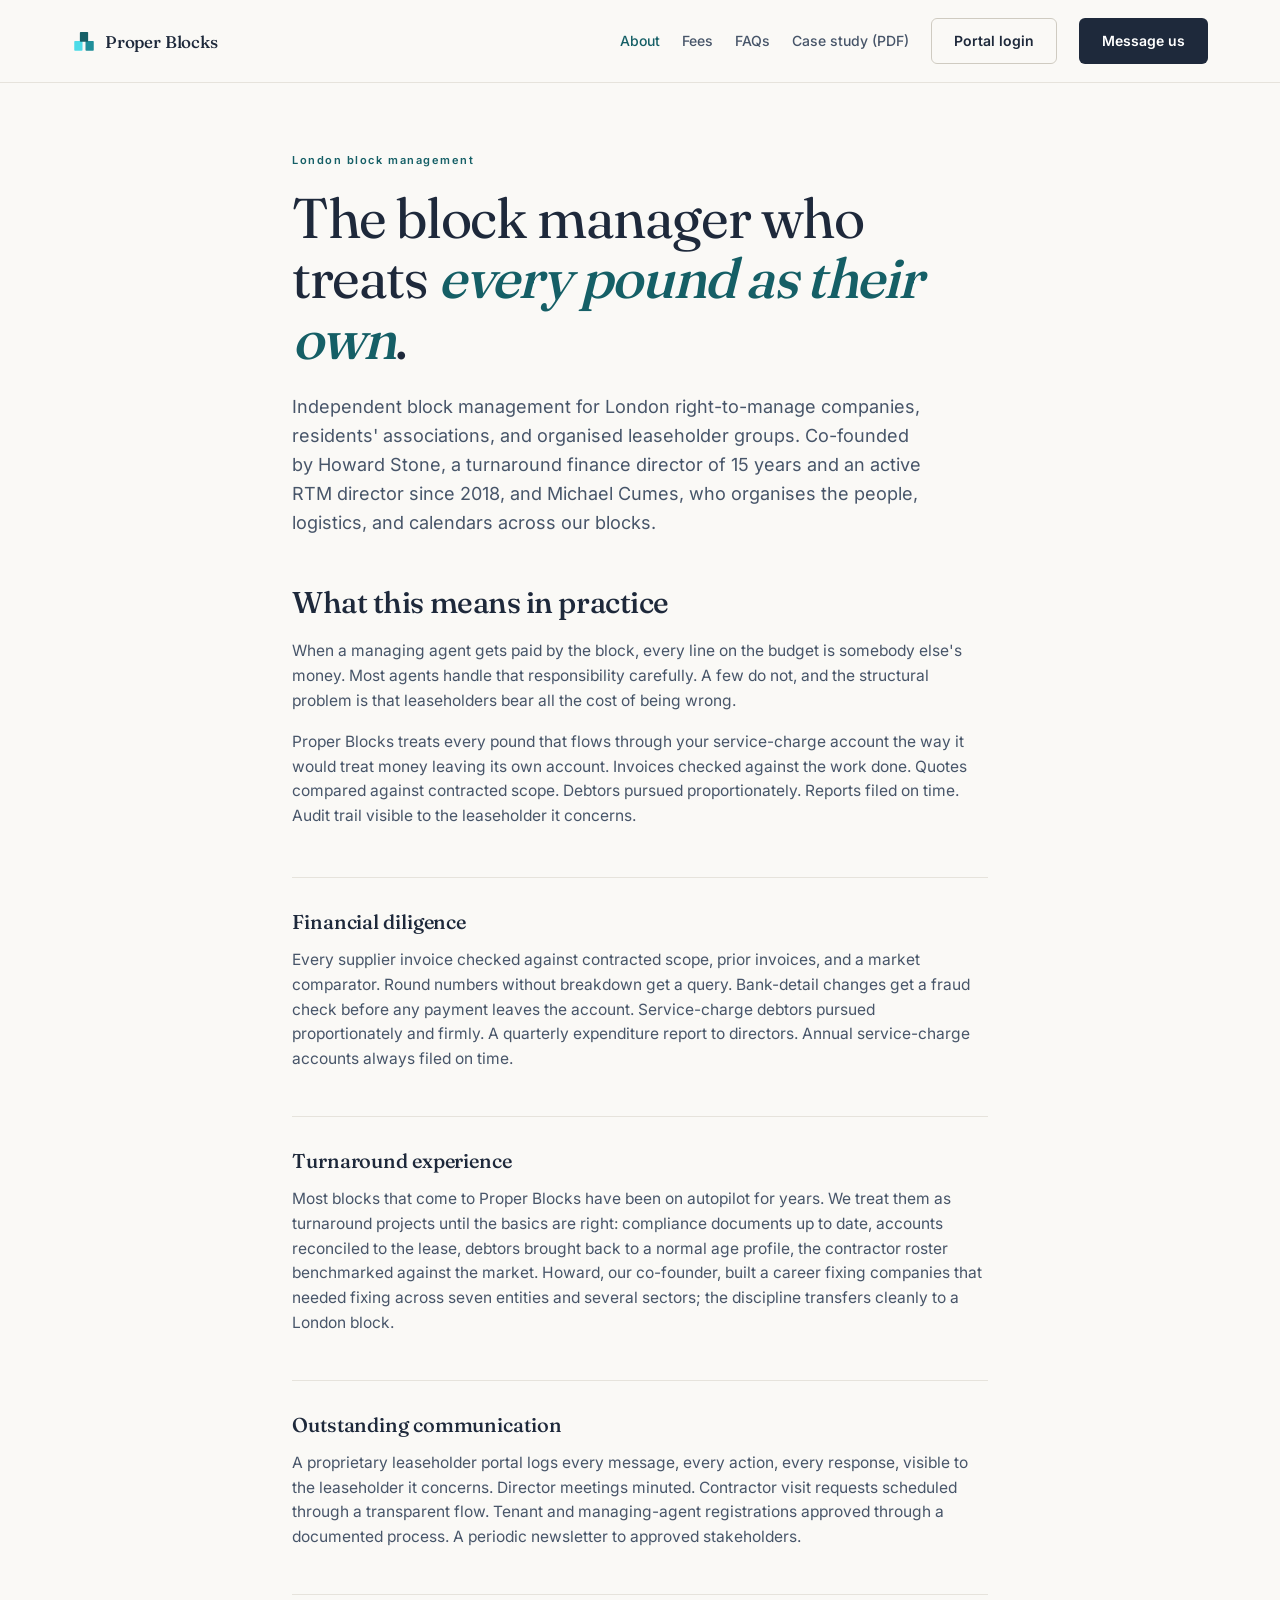
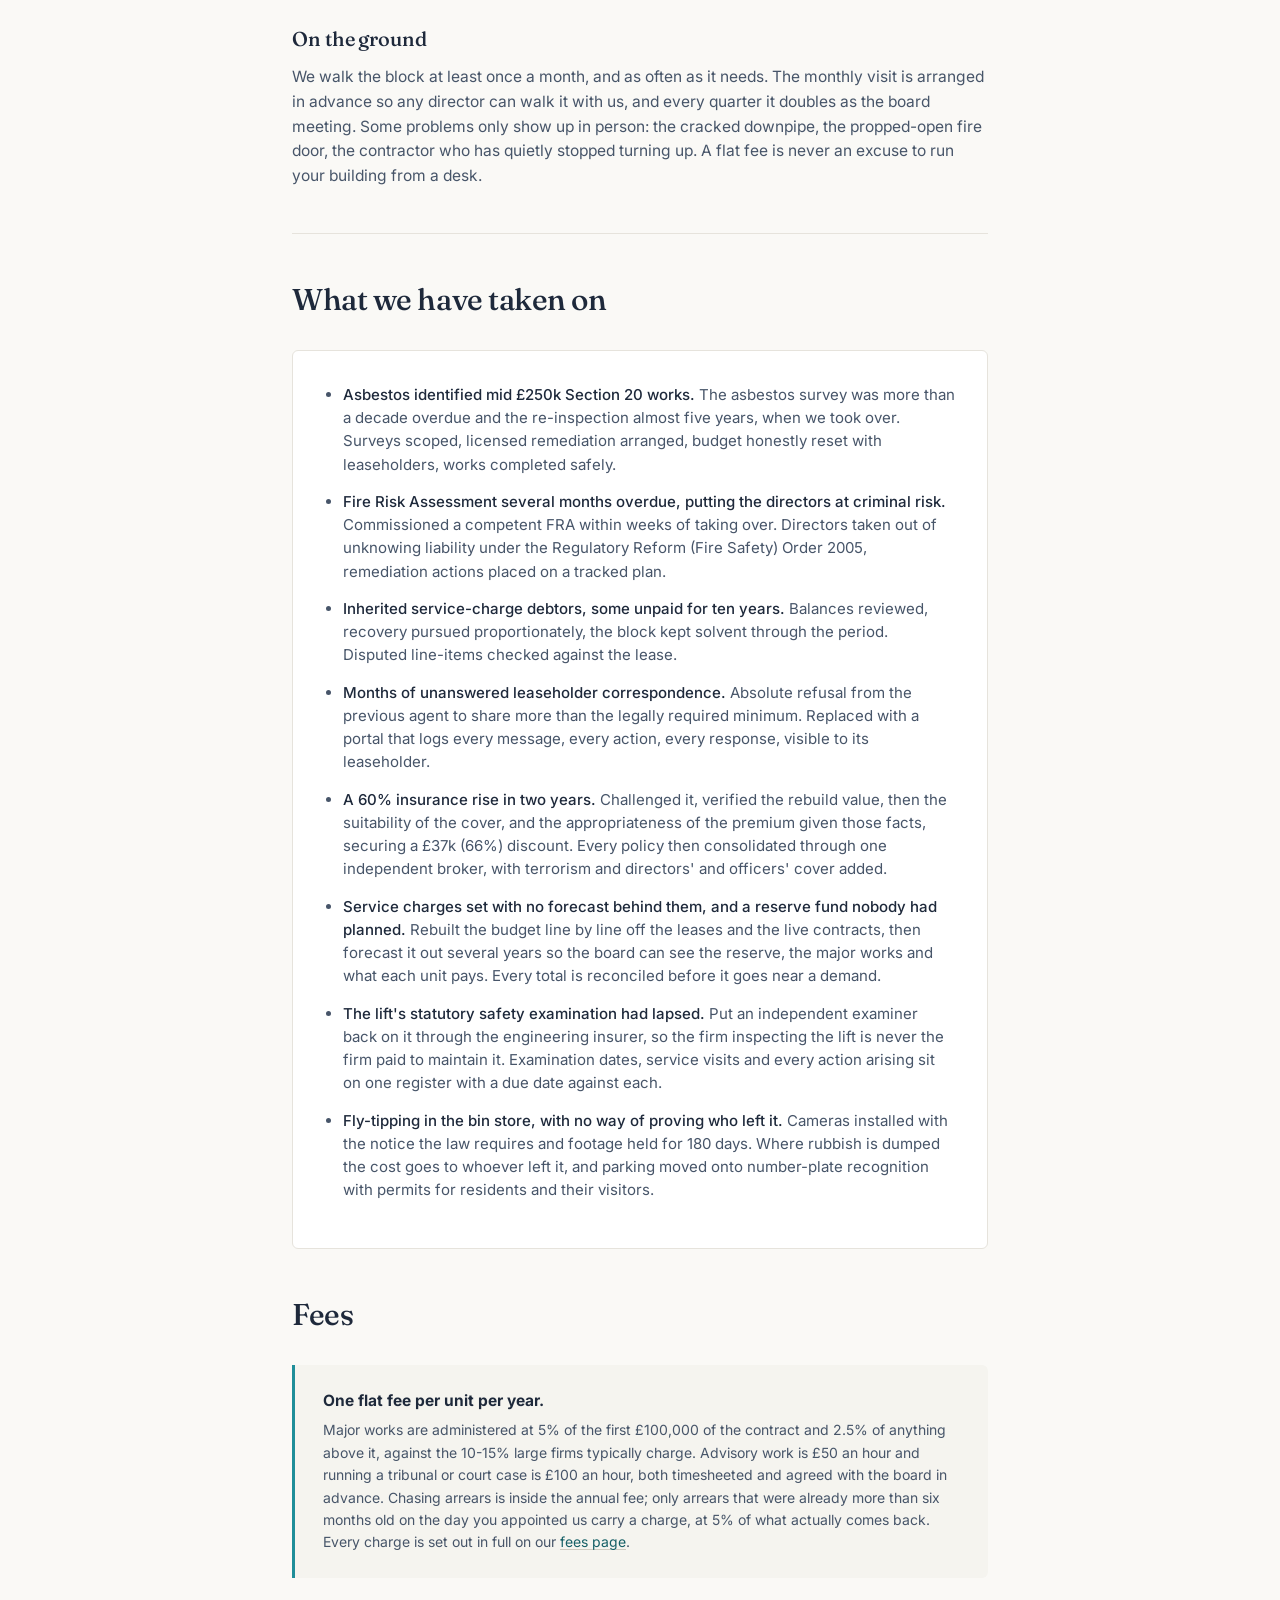
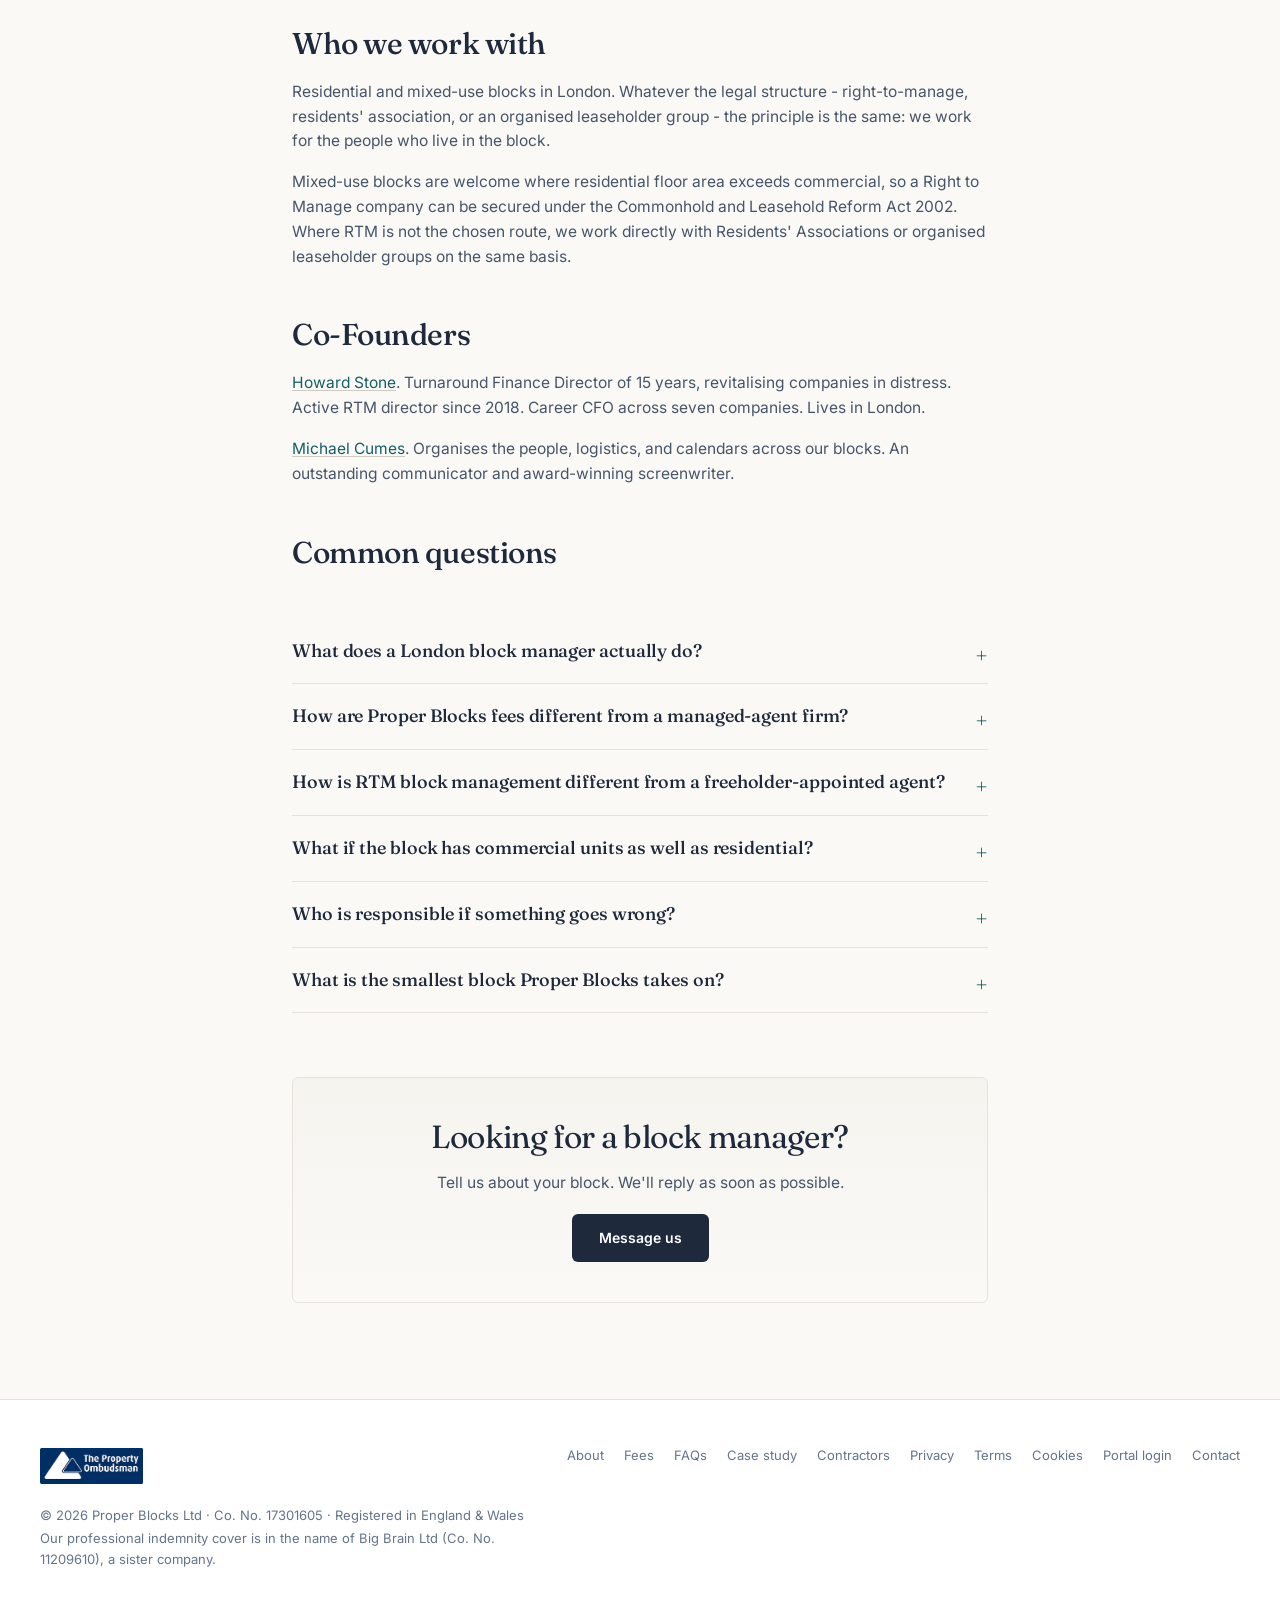
==== block-manager-london/index.html @ 0e357191 "The Property Ombudsman logo on every page and the case study TPO requires members to show its logo o" ====
<!DOCTYPE html>
<html lang="en-GB">
<head>
<meta charset="UTF-8">
<meta name="viewport" content="width=device-width, initial-scale=1.0">
<title>The block manager who treats every pound as their own - Proper Blocks</title>
<meta name="description" content="Independent London block management for RTM companies, residents' associations, and organised leaseholder groups. Turnaround finance director as co-founder, one flat fee, every supplier invoice scrutinised.">
<meta name="theme-color" content="#155F66">

<meta property="og:type" content="article">
<meta property="og:title" content="The block manager who treats every pound as their own">
<meta property="og:description" content="Independent London block management for RTM companies and residents' associations. Turnaround finance director as co-founder, one flat fee, every supplier invoice scrutinised.">
<meta property="og:url" content="https://properblocks.co.uk/block-manager-london/">
<meta property="og:site_name" content="Proper Blocks">
<meta name="twitter:card" content="summary_large_image">
<meta name="twitter:title" content="The block manager who treats every pound as their own">
<meta name="twitter:description" content="Independent London block management for RTM companies and residents' associations.">

<link rel="canonical" href="https://properblocks.co.uk/block-manager-london/">
<link rel="icon" type="image/svg+xml" href="data:image/svg+xml,%3Csvg%20xmlns%3D%22http%3A%2F%2Fwww.w3.org%2F2000%2Fsvg%22%20viewBox%3D%220%200%2032%2032%22%3E%3Crect%20x%3D%223%22%20y%3D%2216%22%20width%3D%2211%22%20height%3D%2213%22%20rx%3D%221%22%20fill%3D%22%234DDBE8%22%2F%3E%3Crect%20x%3D%2218%22%20y%3D%2216%22%20width%3D%2211%22%20height%3D%2213%22%20rx%3D%221%22%20fill%3D%22%231F8E99%22%2F%3E%3Crect%20x%3D%2210.5%22%20y%3D%224%22%20width%3D%2211%22%20height%3D%2213%22%20rx%3D%221%22%20fill%3D%22%23155F66%22%2F%3E%3C%2Fsvg%3E">
<link rel="preload" href="/fonts/fraunces-var.woff2" as="font" type="font/woff2" crossorigin>
<link rel="preload" href="/fonts/inter-var.woff2" as="font" type="font/woff2" crossorigin>
<link rel="stylesheet" href="/fonts/fonts-1.css">

<script type="application/ld+json">
{
  "@context": "https://schema.org",
  "@graph": [
    {
      "@type": "WebPage",
      "@id": "https://properblocks.co.uk/block-manager-london/#webpage",
      "url": "https://properblocks.co.uk/block-manager-london/",
      "name": "The block manager who treats every pound as their own",
      "isPartOf": {"@id": "https://properblocks.co.uk/#website"},
      "inLanguage": "en-GB",
      "about": {"@id": "https://properblocks.co.uk/#service"}
    },
    {
      "@type": "BreadcrumbList",
      "itemListElement": [
        {"@type": "ListItem", "position": 1, "name": "Proper Blocks", "item": "https://properblocks.co.uk/"},
        {"@type": "ListItem", "position": 2, "name": "Block manager - London", "item": "https://properblocks.co.uk/block-manager-london/"}
      ]
    },
    {
      "@type": "FAQPage",
      "mainEntity": [
        {
          "@type": "Question",
          "name": "What does a London block manager actually do?",
          "acceptedAnswer": {
            "@type": "Answer",
            "text": "A block manager runs the financial and operational side of a residential block: collects service charges, pays suppliers, manages statutory compliance (fire risk assessment, asbestos, gas, electrical, lifts, water hygiene), oversees major works under Section 20 of the Landlord and Tenant Act 1985, handles correspondence with leaseholders and tenants, files annual service charge accounts. A good block manager spots problems early and protects the directors of the RTM company from regulatory exposure."
          }
        },
        {
          "@type": "Question",
          "name": "How are Proper Blocks fees different from a managed-agent firm?",
          "acceptedAnswer": {
            "@type": "Answer",
            "text": "Proper Blocks charges one flat fee per unit per year, plus a transparent 5% on the first £100,000 of a major works contract and 2.5% above that (against the 10-15% large firms typically charge) and a few clearly-listed extras. The big managed-agent firms stack a management fee, an uplift on project work that is commonly 10% or more, and a string of per-document charges, so a leaseholder paying a low headline fee can pay substantially more across the year. We publish every charge in full."
          }
        },
        {
          "@type": "Question",
          "name": "How is RTM block management different from a freeholder-appointed agent?",
          "acceptedAnswer": {
            "@type": "Answer",
            "text": "A Right to Manage company is a leaseholder-controlled company that acquires the freeholder's management functions under the Commonhold and Leasehold Reform Act 2002. The leaseholders elect directors, so management passes from the freeholder to the people who live there. Proper Blocks works for the RTM company, accountable to its leaseholder-elected board."
          }
        },
        {
          "@type": "Question",
          "name": "What if the block has commercial units as well as residential?",
          "acceptedAnswer": {
            "@type": "Answer",
            "text": "Proper Blocks works with mixed-use blocks where residential floor area exceeds commercial. The statutory Right to Manage threshold under the 2002 Act requires residential to be the majority. Commercial leaseholders pay into the same service-charge account on the proportions set by their leases."
          }
        },
        {
          "@type": "Question",
          "name": "Who is responsible if something goes wrong?",
          "acceptedAnswer": {
            "@type": "Answer",
            "text": "The RTM company is the contracting party for compliance and the directors are statutorily exposed. Proper Blocks carries professional indemnity insurance, but the responsibility chain ends with the RTM board. The job of the block manager is to keep directors out of unknowing liability and to surface anything that needs a board decision before it becomes an incident."
          }
        },
        {
          "@type": "Question",
          "name": "What is the smallest block Proper Blocks takes on?",
          "acceptedAnswer": {
            "@type": "Answer",
            "text": "There is no minimum block size. The fee is £350 per flat per year with a minimum of £3,500 a year for the block, because the work of running a building is much the same whatever its size: the accounts, the compliance calendar, the insurance, the consultations, and the board meetings do not shrink with the unit count. The minimum is ten flats at the flat rate, so it applies to any block smaller than that."
          }
        }
      ]
    }
  ]
}
</script>

<style>
*,*::before,*::after{box-sizing:border-box;margin:0;padding:0}
:root{
  --bg:#FAF9F6;
  --panel:#FFFFFF;
  --alt:#F5F4EF;
  --ink:#1E293B;
  --ink-2:#475569;
  --ink-3:#64748B;
  --rule:#E6E3DC;
  --rule-2:#CFCBC1;
  --copper:#1F8E99;
  --copper-deep:#155F66;
  --copper-light:#CDF4F8;
  --moss:#103E43;
}
html{scroll-behavior:smooth}
body{background:var(--bg);color:var(--ink);font-family:Inter,sans-serif;font-size:15.5px;line-height:1.6;-webkit-font-smoothing:antialiased}
a{color:var(--copper-deep);text-decoration:underline;text-decoration-color:var(--rule-2);text-underline-offset:2px}
a:hover{text-decoration-color:var(--copper-deep)}

header{position:sticky;top:0;z-index:50;background:rgba(250,249,246,0.92);backdrop-filter:blur(12px);border-bottom:1px solid var(--rule)}
header .inner{max-width:920px;margin:0 auto;padding:18px 32px;display:flex;align-items:center;justify-content:space-between}
.mark{display:flex;align-items:center;gap:9px;text-decoration:none;color:var(--ink)}
.mark-glyph{width:24px;height:24px}
.mark-glyph svg{width:100%;height:100%}
.mark-name{font-family:Fraunces,serif;font-size:17px;font-weight:500;letter-spacing:-0.01em}
nav.head{display:flex;gap:24px;align-items:center}
nav.head a{text-decoration:none;color:var(--ink-2);font-size:14px;font-weight:500}
nav.head a:hover{color:var(--copper-deep)}

main{max-width:760px;margin:0 auto;padding:64px 32px 96px}

.eyebrow{display:inline-block;font-size:11px;letter-spacing:0.14em;color:var(--copper-deep);font-weight:600;margin-bottom:18px}

h1{font-family:Fraunces,serif;font-weight:400;font-size:clamp(38px,4.6vw,56px);line-height:1.08;letter-spacing:-0.025em;color:var(--ink);margin-bottom:24px}
h1 em{font-style:italic;color:var(--copper-deep);font-weight:500}

.lede{font-size:18px;color:var(--ink-2);line-height:1.6;margin-bottom:48px;max-width:640px}

h2{font-family:Fraunces,serif;font-weight:500;font-size:clamp(24px,2.6vw,30px);line-height:1.2;letter-spacing:-0.015em;color:var(--ink);margin:48px 0 18px}
h3{font-family:Fraunces,serif;font-weight:500;font-size:20px;letter-spacing:-0.005em;color:var(--ink);margin:32px 0 10px}

p{margin-bottom:16px;color:var(--ink-2)}
p.ink{color:var(--ink)}

ul.bullets{padding-left:20px;margin-bottom:16px}
ul.bullets li{margin-bottom:8px;color:var(--ink-2);line-height:1.6}

.pillars{display:grid;grid-template-columns:1fr;gap:0;border-top:1px solid var(--rule);margin:48px 0}
.pillar{padding:28px 0;border-bottom:1px solid var(--rule)}
.pillar h3{margin-top:0}

.casework{background:var(--panel);border:1px solid var(--rule);border-radius:6px;padding:32px;margin:32px 0}
.casework h3{margin-top:0;font-size:18px}
.casework ul{padding-left:18px}
.casework li{margin-bottom:14px;font-size:15px;color:var(--ink-2);line-height:1.55}
.casework li strong{color:var(--ink);font-weight:500}

.fees{background:var(--alt);border-left:3px solid var(--copper);padding:24px 28px;margin:32px 0;border-radius:0 6px 6px 0}
.fees p{margin-bottom:6px;color:var(--ink)}
.fees p.muted{color:var(--ink-2);font-size:14px;margin-bottom:0}

.faq{margin-top:48px}
.faq details{border-bottom:1px solid var(--rule);padding:18px 0}
.faq summary{font-family:Fraunces,serif;font-weight:500;font-size:18px;color:var(--ink);cursor:pointer;list-style:none;padding-right:32px;position:relative;letter-spacing:-0.005em}
.faq summary::-webkit-details-marker{display:none}
.faq summary::after{content:"+";position:absolute;right:0;top:0;font-size:24px;font-weight:300;color:var(--copper-deep);transition:transform 0.18s ease}
.faq details[open] summary::after{content:"-"}
.faq details > p,.faq details > div{margin-top:12px;color:var(--ink-2);font-size:15px;line-height:1.6}

.cta-band{margin-top:64px;padding:40px 32px;background:linear-gradient(180deg,var(--alt) 0%,var(--bg) 100%);border:1px solid var(--rule);border-radius:6px;text-align:center}
.cta-band h2{font-family:Fraunces,serif;font-weight:400;font-size:clamp(24px,3vw,32px);letter-spacing:-0.02em;color:var(--ink);margin:0 0 14px}
.cta-band p{color:var(--ink-2);margin-bottom:18px}
.btn{display:inline-flex;align-items:center;gap:8px;padding:12px 26px;border-radius:6px;font-size:14px;font-weight:600;text-decoration:none;background:var(--ink);color:#fff;border:1px solid transparent}
.btn:hover{background:var(--moss);text-decoration:none}

footer{padding:40px 32px;border-top:1px solid var(--rule);background:var(--panel);font-size:13px;color:var(--ink-3)}
footer .inner{max-width:920px;margin:0 auto;display:flex;justify-content:space-between;align-items:center;flex-wrap:wrap;gap:20px}
footer .links{display:flex;gap:24px}
footer a{color:var(--ink-3);text-decoration:none}
footer a:hover{color:var(--copper-deep)}

@media (max-width:680px){
  main{padding:48px 24px 72px}
  nav.head{gap:14px}
}
/* chrome:build.js */
header{position:sticky;top:0;z-index:50;background:rgba(250,249,246,0.94);backdrop-filter:blur(12px);border-bottom:1px solid #E6E3DC}
header .inner{max-width:1200px;margin:0 auto;padding:18px 32px;display:flex;align-items:center;justify-content:space-between;gap:20px}
.mark{display:flex;align-items:center;gap:9px;text-decoration:none;color:#1E293B}
.mark-glyph{width:24px;height:24px;display:flex;align-items:center;justify-content:center}
.mark-glyph svg{width:100%;height:100%}
.mark-name{font-family:Fraunces,Georgia,serif;font-size:17px;font-weight:500;letter-spacing:-0.01em}
nav.head{display:flex;gap:22px;align-items:center;flex-wrap:wrap}
nav.head a:not(.btn){text-decoration:none;color:#475569;font-size:14px;font-weight:500}
nav.head a:not(.btn):hover,nav.head a:not(.btn)[aria-current]{color:#155F66}
nav.head .btn{display:inline-flex;align-items:center;padding:11px 22px;border-radius:6px;font-size:14px;font-weight:600;text-decoration:none;border:1px solid transparent;cursor:pointer}
nav.head .btn-ghost{background:transparent;color:#1E293B;border-color:#CFCBC1}
nav.head .btn-ghost:hover{background:rgba(30,41,59,0.05)}
nav.head .btn-primary{background:#1E293B;color:#fff}
nav.head .btn-primary:hover{background:#103E43}
footer{padding:44px 32px;border-top:1px solid #E6E3DC;background:#FFFFFF;margin-top:0}
footer .inner{max-width:1200px;margin:0 auto;display:flex;justify-content:space-between;align-items:flex-start;flex-wrap:wrap;gap:20px}
footer .copy-block{max-width:560px}
footer .links{display:flex;gap:20px;flex-wrap:wrap}
footer .copy,footer a{font-size:13px;color:#64748B;text-decoration:none;line-height:1.7}
footer .copy-note{font-size:13px;color:#64748B;line-height:1.6;margin:2px 0 0;max-width:520px}
footer a:hover{color:#155F66}
footer .tpo{display:inline-block;line-height:0;margin:0 0 10px;padding:4px 0;border-radius:4px}
@media (min-width:1100px){footer .inner{flex-wrap:nowrap;gap:40px}footer .copy-block{flex:1 1 auto;min-width:0}footer .links{flex:0 0 auto;flex-wrap:nowrap}}
footer .tpo img{display:block;height:36px;width:auto}
footer .tpo:hover{opacity:0.88}
footer .tpo:focus-visible{outline:2px solid #155F66;outline-offset:3px}
@media (max-width:760px){header .inner{padding:14px 18px}nav.head{gap:14px}nav.head a:not(.btn){font-size:13px}nav.head .btn{padding:9px 14px;font-size:13px}footer{padding:32px 18px}}
@media (max-width:520px){.mark-name{display:none}nav.head .btn-ghost{display:none}}
/* /chrome */</style>
</head>
<body>

<header>
<div class="inner">
<a href="/" class="mark">
<span class="mark-glyph">
<svg viewBox="0 0 32 32"><rect x="3" y="16" width="11" height="13" rx="1" fill="#4DDBE8"/><rect x="18" y="16" width="11" height="13" rx="1" fill="#1F8E99"/><rect x="10.5" y="4" width="11" height="13" rx="1" fill="#155F66"/></svg>
</span>
<span class="mark-name">Proper Blocks</span>
</a>
<nav class="head">
<a href="/block-manager-london/" aria-current="page">About</a>
<a href="/fees/">Fees</a>
<a href="/FAQs/">FAQs</a>
<a href="/case-study.pdf">Case study (PDF)</a>
<a href="https://dennishouse.properblocks.co.uk" class="btn btn-ghost">Portal login</a>
<a href="/#message" class="btn btn-primary">Message us</a>
</nav>
</div>
</header>

<main>
  <span class="eyebrow">London block management</span>
  <h1>The block manager who treats <em>every pound as their own</em>.</h1>
  <p class="lede">Independent block management for London right-to-manage companies, residents' associations, and organised leaseholder groups. Co-founded by Howard Stone, a turnaround finance director of 15 years and an active RTM director since 2018, and Michael Cumes, who organises the people, logistics, and calendars across our blocks.</p>

  <h2>What this means in practice</h2>
  <p>When a managing agent gets paid by the block, every line on the budget is somebody else's money. Most agents handle that responsibility carefully. A few do not, and the structural problem is that leaseholders bear all the cost of being wrong.</p>
  <p>Proper Blocks treats every pound that flows through your service-charge account the way it would treat money leaving its own account. Invoices checked against the work done. Quotes compared against contracted scope. Debtors pursued proportionately. Reports filed on time. Audit trail visible to the leaseholder it concerns.</p>

  <div class="pillars">
    <div class="pillar">
      <h3>Financial diligence</h3>
      <p>Every supplier invoice checked against contracted scope, prior invoices, and a market comparator. Round numbers without breakdown get a query. Bank-detail changes get a fraud check before any payment leaves the account. Service-charge debtors pursued proportionately and firmly. A quarterly expenditure report to directors. Annual service-charge accounts always filed on time.</p>
    </div>
    <div class="pillar">
      <h3>Turnaround experience</h3>
      <p>Most blocks that come to Proper Blocks have been on autopilot for years. We treat them as turnaround projects until the basics are right: compliance documents up to date, accounts reconciled to the lease, debtors brought back to a normal age profile, the contractor roster benchmarked against the market. Howard, our co-founder, built a career fixing companies that needed fixing across seven entities and several sectors; the discipline transfers cleanly to a London block.</p>
    </div>
    <div class="pillar">
      <h3>Outstanding communication</h3>
      <p>A proprietary leaseholder portal logs every message, every action, every response, visible to the leaseholder it concerns. Director meetings minuted. Contractor visit requests scheduled through a transparent flow. Tenant and managing-agent registrations approved through a documented process. A periodic newsletter to approved stakeholders.</p>
    </div>
    <div class="pillar">
      <h3>On the ground</h3>
      <p>We walk the block at least once a month, and as often as it needs. The monthly visit is arranged in advance so any director can walk it with us, and every quarter it doubles as the board meeting. Some problems only show up in person: the cracked downpipe, the propped-open fire door, the contractor who has quietly stopped turning up. A flat fee is never an excuse to run your building from a desk.</p>
    </div>
  </div>

  <h2>What we have taken on</h2>
  <div class="casework">
    <ul>
      <li><strong>Asbestos identified mid £250k Section 20 works.</strong> The asbestos survey was more than a decade overdue and the re-inspection almost five years, when we took over. Surveys scoped, licensed remediation arranged, budget honestly reset with leaseholders, works completed safely.</li>
      <li><strong>Fire Risk Assessment several months overdue, putting the directors at criminal risk.</strong> Commissioned a competent FRA within weeks of taking over. Directors taken out of unknowing liability under the Regulatory Reform (Fire Safety) Order 2005, remediation actions placed on a tracked plan.</li>
      <li><strong>Inherited service-charge debtors, some unpaid for ten years.</strong> Balances reviewed, recovery pursued proportionately, the block kept solvent through the period. Disputed line-items checked against the lease.</li>
      <li><strong>Months of unanswered leaseholder correspondence.</strong> Absolute refusal from the previous agent to share more than the legally required minimum. Replaced with a portal that logs every message, every action, every response, visible to its leaseholder.</li>
      <li><strong>A 60% insurance rise in two years.</strong> Challenged it, verified the rebuild value, then the suitability of the cover, and the appropriateness of the premium given those facts, securing a £37k (66%) discount. Every policy then consolidated through one independent broker, with terrorism and directors' and officers' cover added.</li>
      <li><strong>Service charges set with no forecast behind them, and a reserve fund nobody had planned.</strong> Rebuilt the budget line by line off the leases and the live contracts, then forecast it out several years so the board can see the reserve, the major works and what each unit pays. Every total is reconciled before it goes near a demand.</li>
      <li><strong>The lift's statutory safety examination had lapsed.</strong> Put an independent examiner back on it through the engineering insurer, so the firm inspecting the lift is never the firm paid to maintain it. Examination dates, service visits and every action arising sit on one register with a due date against each.</li>
      <li><strong>Fly-tipping in the bin store, with no way of proving who left it.</strong> Cameras installed with the notice the law requires and footage held for 180 days. Where rubbish is dumped the cost goes to whoever left it, and parking moved onto number-plate recognition with permits for residents and their visitors.</li>
    </ul>
  </div>

  <h2>Fees</h2>
  <div class="fees">
    <p class="ink"><strong>One flat fee per unit per year.</strong></p>
    <p class="muted">Major works are administered at 5% of the first &pound;100,000 of the contract and 2.5% of anything above it, against the 10-15% large firms typically charge. Advisory work is &pound;50 an hour and running a tribunal or court case is &pound;100 an hour, both timesheeted and agreed with the board in advance. Chasing arrears is inside the annual fee; only arrears that were already more than six months old on the day you appointed us carry a charge, at 5% of what actually comes back. Every charge is set out in full on our <a href="/fees/">fees page</a>.</p>
  </div>

  <h2>Who we work with</h2>
  <p>Residential and mixed-use blocks in London. Whatever the legal structure - right-to-manage, residents' association, or an organised leaseholder group - the principle is the same: we work for the people who live in the block.</p>
  <p>Mixed-use blocks are welcome where residential floor area exceeds commercial, so a Right to Manage company can be secured under the Commonhold and Leasehold Reform Act 2002. Where RTM is not the chosen route, we work directly with Residents' Associations or organised leaseholder groups on the same basis.</p>

  <h2>Co-Founders</h2>
  <p><a href="https://www.linkedin.com/in/howard-stone-uk" target="_blank" rel="noopener">Howard Stone</a>. Turnaround Finance Director of 15 years, revitalising companies in distress. Active RTM director since 2018. Career CFO across seven companies. Lives in London.</p>
  <p><a href="https://www.linkedin.com/in/michael-cumes/" target="_blank" rel="noopener">Michael Cumes</a>. Organises the people, logistics, and calendars across our blocks. An outstanding communicator and award-winning screenwriter.</p>

  <h2 class="faq" style="margin-bottom:8px">Common questions</h2>
  <div class="faq">
    <details>
      <summary>What does a London block manager actually do?</summary>
      <p>A block manager runs the financial and operational side of a residential block: collects service charges, pays suppliers, manages statutory compliance (fire risk assessment, asbestos, gas, electrical, lifts, water hygiene), oversees major works under Section 20 of the Landlord and Tenant Act 1985, handles correspondence with leaseholders and tenants, files annual service charge accounts. A good block manager spots problems early and protects the directors of the RTM company from regulatory exposure.</p>
    </details>
    <details>
      <summary>How are Proper Blocks fees different from a managed-agent firm?</summary>
      <p>Proper Blocks charges one flat fee per unit per year, plus a transparent 5% on the first &pound;100,000 of a major works contract and 2.5% above that (against the 10-15% large firms typically charge) and a few clearly-listed extras. The big managed-agent firms stack a management fee, an uplift on project work that is commonly 10% or more, and a string of per-document charges, so a leaseholder paying a low headline fee can pay substantially more across the year. We publish every charge in full.</p>
    </details>
    <details>
      <summary>How is RTM block management different from a freeholder-appointed agent?</summary>
      <p>A Right to Manage company is a leaseholder-controlled company that acquires the freeholder's management functions under the Commonhold and Leasehold Reform Act 2002. The leaseholders elect directors, so management passes from the freeholder to the people who live there. Proper Blocks works for the RTM company, accountable to its leaseholder-elected board.</p>
    </details>
    <details>
      <summary>What if the block has commercial units as well as residential?</summary>
      <p>Proper Blocks works with mixed-use blocks where residential floor area exceeds commercial. The statutory Right to Manage threshold under the 2002 Act requires residential to be the majority. Commercial leaseholders pay into the same service-charge account on the proportions set by their leases.</p>
    </details>
    <details>
      <summary>Who is responsible if something goes wrong?</summary>
      <p>The RTM company is the contracting party for compliance and the directors are statutorily exposed. Proper Blocks carries professional indemnity insurance, but the responsibility chain ends with the RTM board. The job of the block manager is to keep directors out of unknowing liability and to surface anything that needs a board decision before it becomes an incident.</p>
    </details>
    <details>
      <summary>What is the smallest block Proper Blocks takes on?</summary>
      <p>There is no minimum block size. The fee is £350 per flat per year with a minimum of £3,500 a year for the block, because the work of running a building is much the same whatever its size: the accounts, the compliance calendar, the insurance, the consultations, and the board meetings do not shrink with the unit count. The minimum is ten flats at the flat rate, so it applies to any block smaller than that.</p>
    </details>
  </div>

  <div class="cta-band">
    <h2>Looking for a block manager?</h2>
    <p>Tell us about your block. We'll reply as soon as possible.</p>
    <a href="/#message" class="btn">Message us</a>
  </div>
</main>

<footer>
<div class="inner">
<div class="copy-block">
<a class="tpo" href="https://www.tpos.co.uk/business-search/proper-blocks/" target="_blank" rel="noopener" aria-label="The Property Ombudsman, membership T14754: our entry on their public member register, opens in a new tab"><img src="/img/the-property-ombudsman.webp" alt="The Property Ombudsman" width="103" height="36"></a>
<div class="copy">&copy; 2026 Proper Blocks Ltd &middot; Co. No. 17301605 &middot; Registered in England &amp; Wales</div>
<p class="copy-note">Our professional indemnity cover is in the name of Big Brain Ltd (Co. No. 11209610), a sister company.</p>
</div>
<div class="links">
<a href="/block-manager-london/">About</a>
<a href="/fees/">Fees</a>
<a href="/FAQs/">FAQs</a>
<a href="/case-study.pdf">Case study</a>
<a href="/contractor/">Contractors</a>
<a href="/privacy/">Privacy</a>
<a href="/terms/">Terms</a>
<a href="/cookies/">Cookies</a>
<a href="https://dennishouse.properblocks.co.uk">Portal login</a>
<a href="mailto:howard@properblocks.co.uk">Contact</a>
</div>
</div>
</footer>

</body>
</html>
---- fonts/fonts-1.css ----
/* Self-hosted latin subsets of Inter and Fraunces, taken from Google Fonts on
   13 Aug 2026. Reason: the two Google-hosted requests were render-blocking, and
   real visitors saw a largest paint of 2,624ms at the 75th percentile against a
   2,500ms bar, while the lab score claimed 1.0s. Serving them from our own
   origin removes two DNS and TLS handshakes before any text paints, and stops
   visitor IP addresses reaching a third party.
   Both files are the variable font, so one face per family covers every weight. */
@font-face {
  font-family: 'Fraunces';
  font-style: normal;
  font-weight: 100 900;
  font-display: swap;
  src: url(fraunces-var.woff2) format('woff2');
  unicode-range: U+0000-00FF, U+0131, U+0152-0153, U+02BB-02BC, U+02C6, U+02DA, U+02DC, U+0304, U+0308, U+0329, U+2000-206F, U+20AC, U+2122, U+2191, U+2193, U+2212, U+2215, U+FEFF, U+FFFD;
}
@font-face {
  font-family: 'Inter';
  font-style: normal;
  font-weight: 100 900;
  font-display: swap;
  src: url(inter-var.woff2) format('woff2');
  unicode-range: U+0000-00FF, U+0131, U+0152-0153, U+02BB-02BC, U+02C6, U+02DA, U+02DC, U+0304, U+0308, U+0329, U+2000-206F, U+20AC, U+2122, U+2191, U+2193, U+2212, U+2215, U+FEFF, U+FFFD;
}
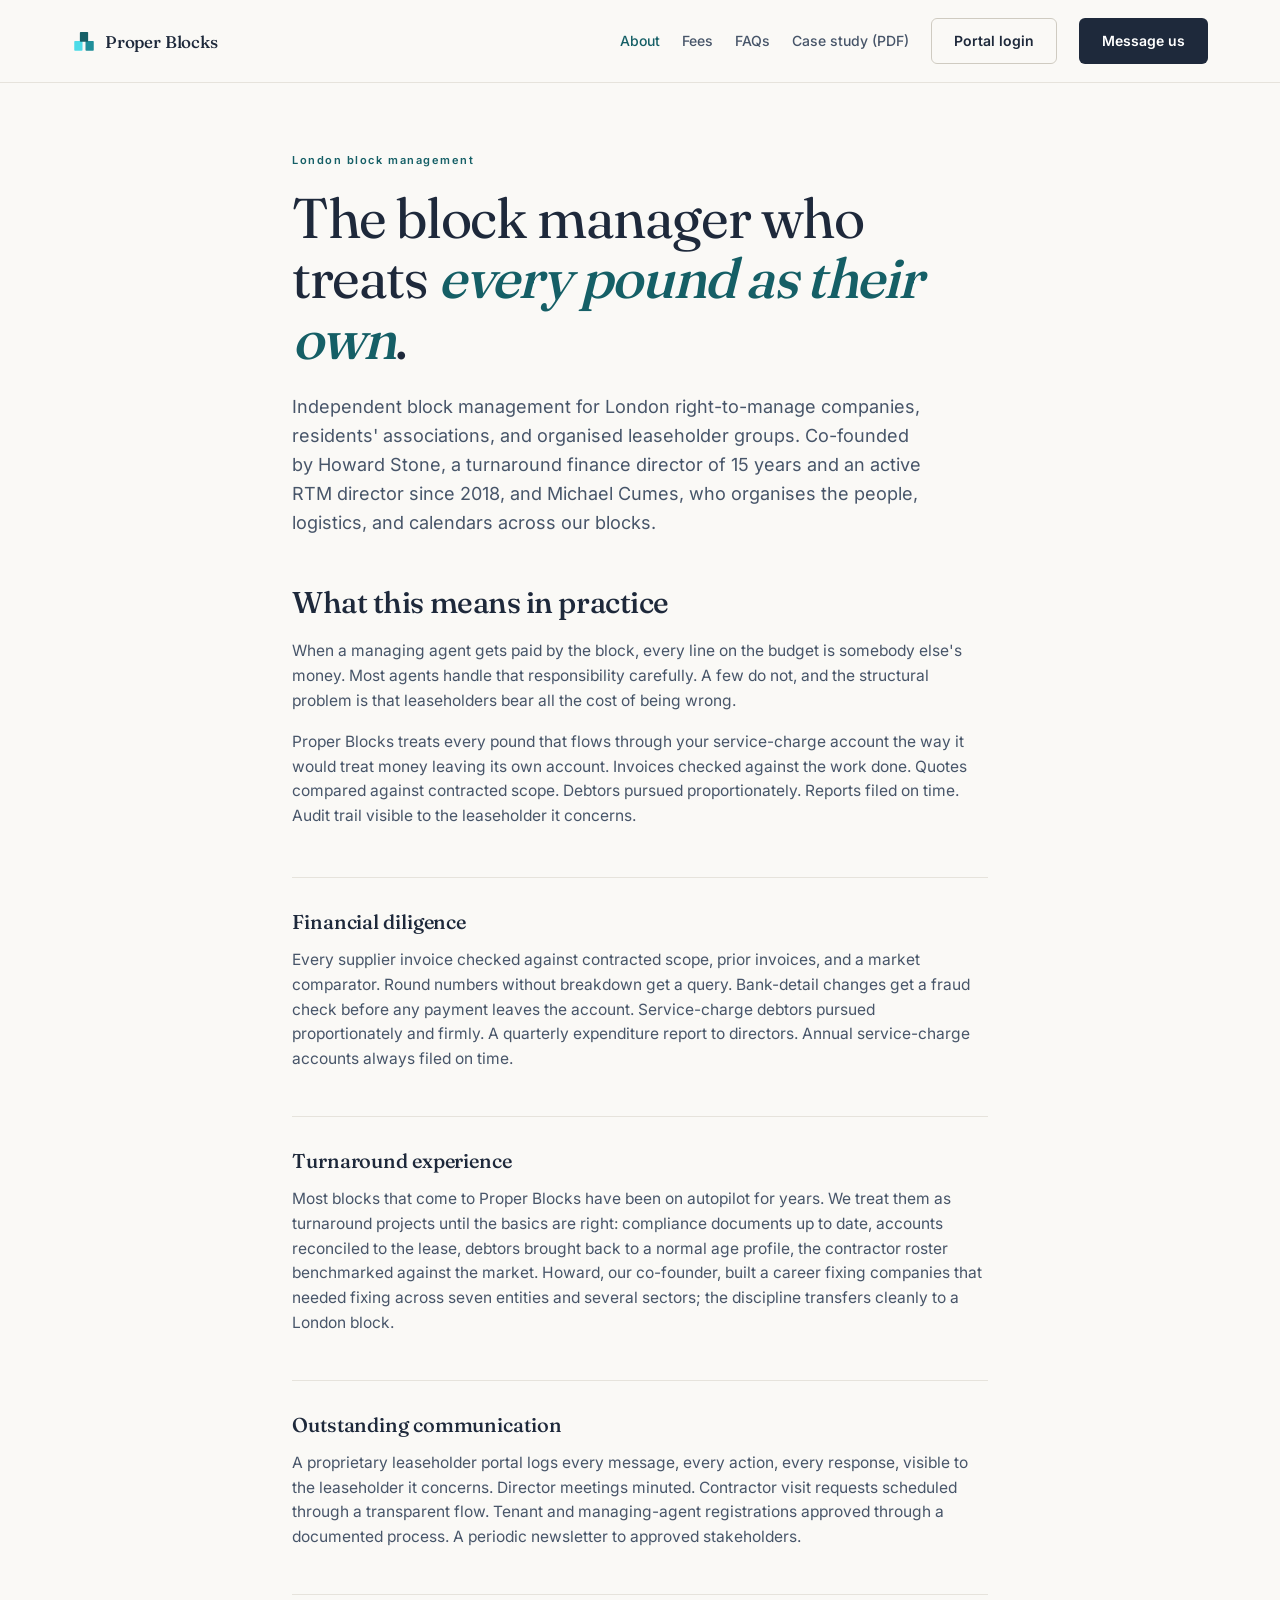
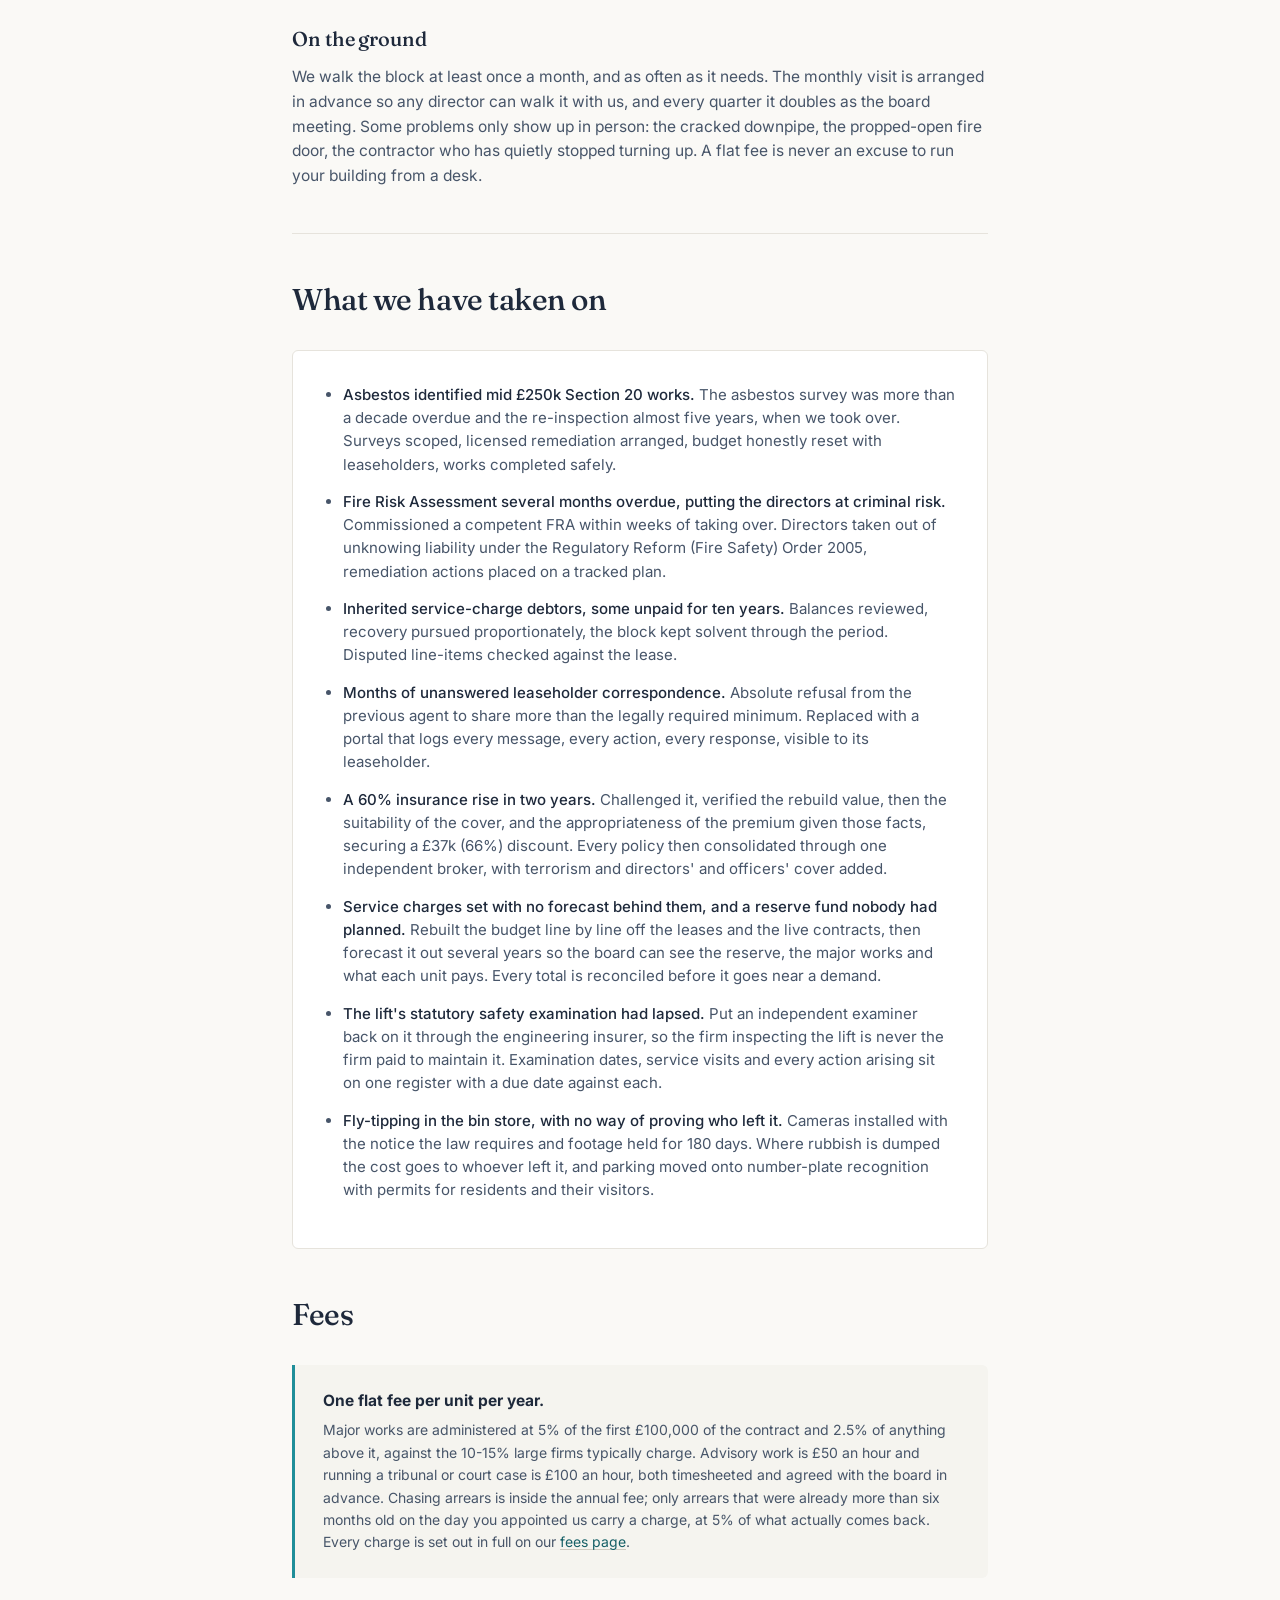
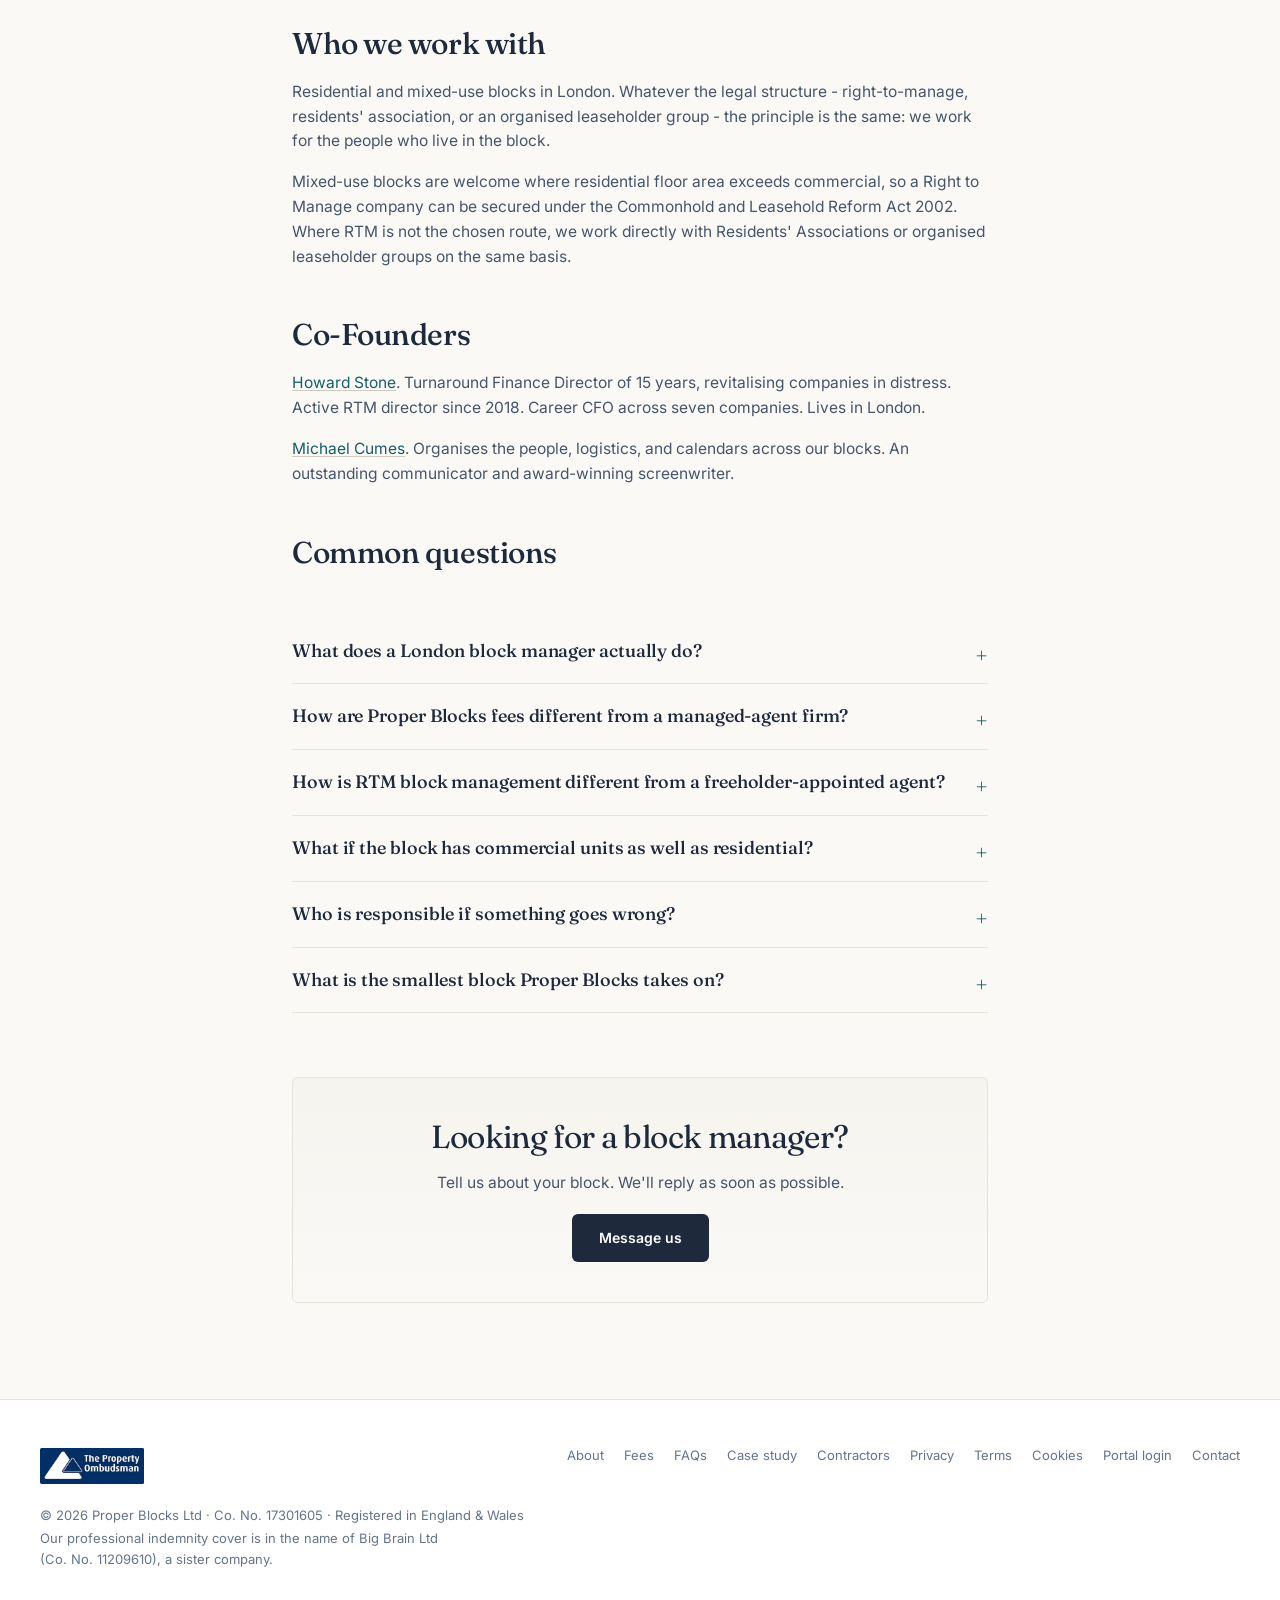
==== commit e53a310e: "Footer: hold Co. No. 11209610 together with non-breaking spaces Co-Authored-By: Claude Opus 5.5 <nor" ====
--- a/block-manager-london/index.html
+++ b/block-manager-london/index.html
@@ -334,7 +334,7 @@
 <div class="copy-block">
 <a class="tpo" href="https://www.tpos.co.uk/business-search/proper-blocks/" target="_blank" rel="noopener" aria-label="The Property Ombudsman, membership T14754: our entry on their public member register, opens in a new tab"><img src="/img/the-property-ombudsman.webp" alt="The Property Ombudsman" width="103" height="36"></a>
 <div class="copy">&copy; 2026 Proper Blocks Ltd &middot; Co. No. 17301605 &middot; Registered in England &amp; Wales</div>
-<p class="copy-note">Our professional indemnity cover is in the name of Big Brain Ltd (Co. No. 11209610), a sister company.</p>
+<p class="copy-note">Our professional indemnity cover is in the name of Big Brain Ltd (Co.&nbsp;No.&nbsp;11209610), a sister company.</p>
 </div>
 <div class="links">
 <a href="/block-manager-london/">About</a>
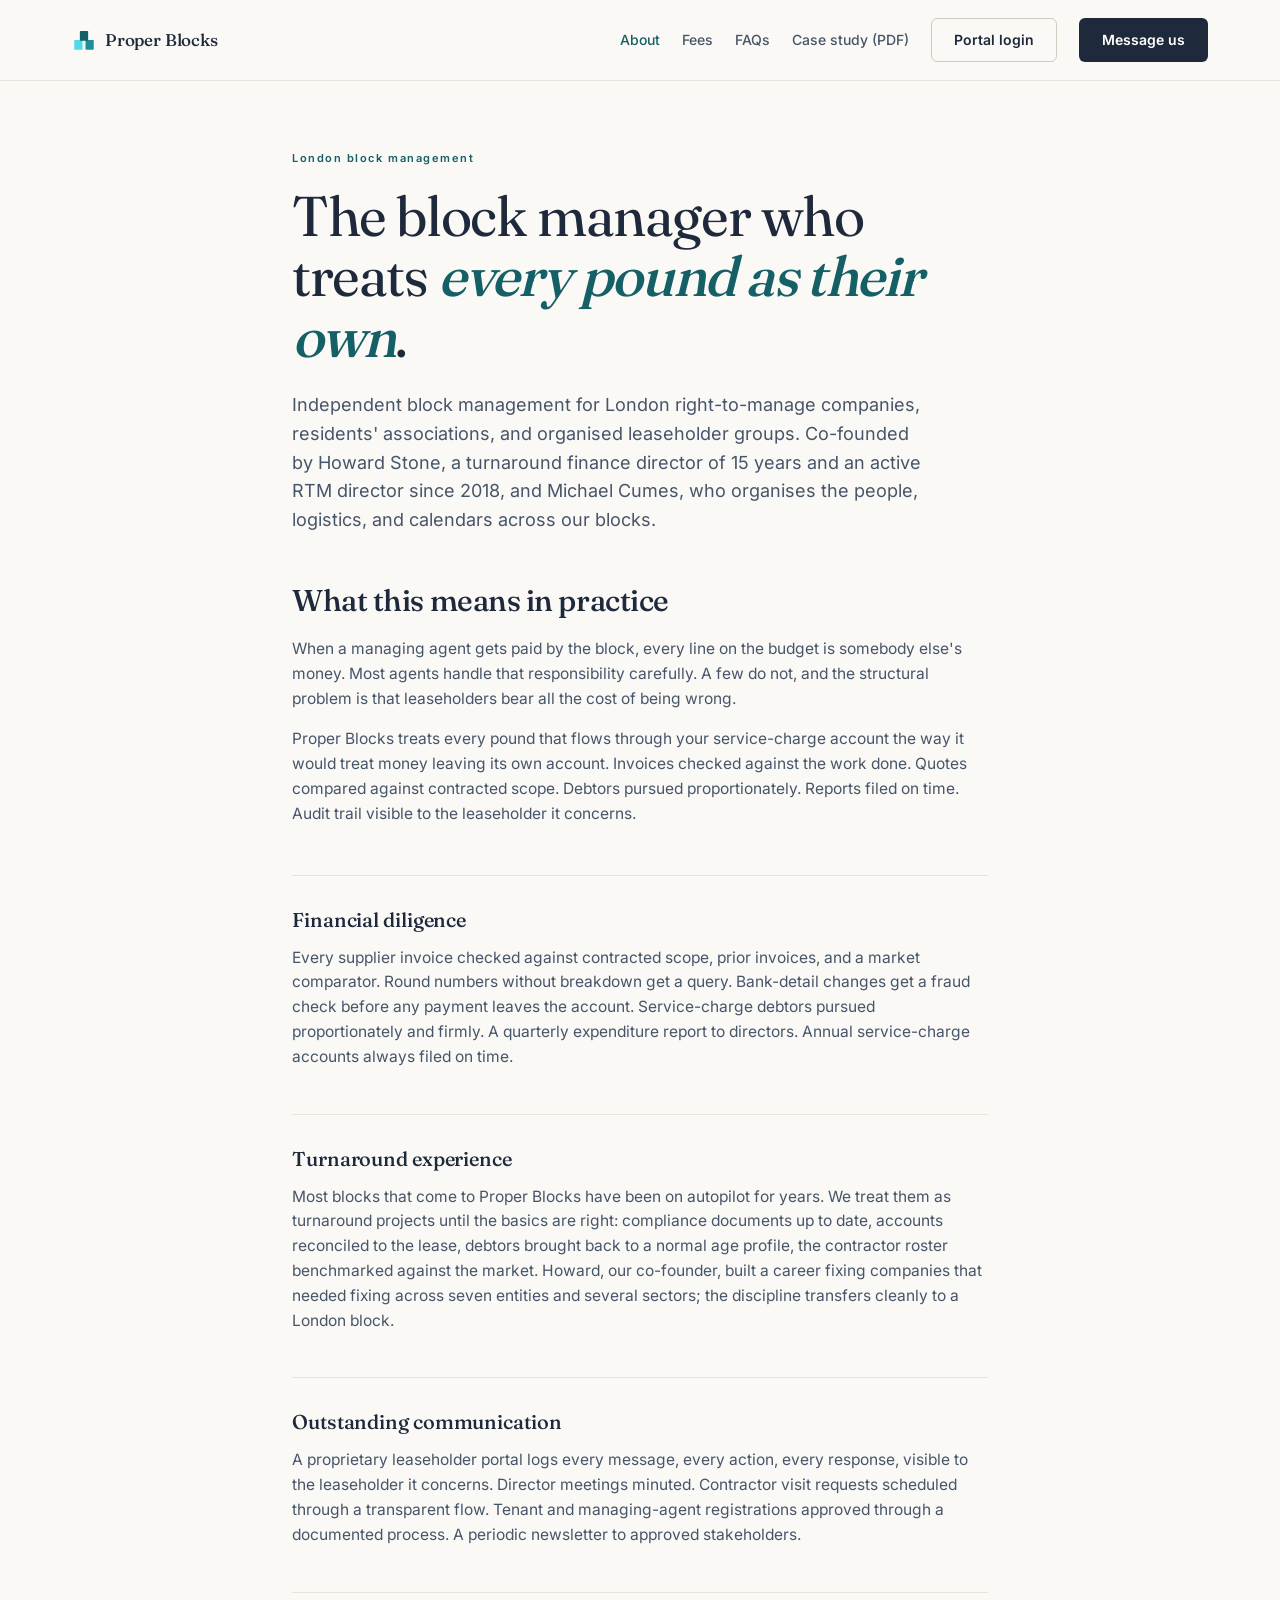
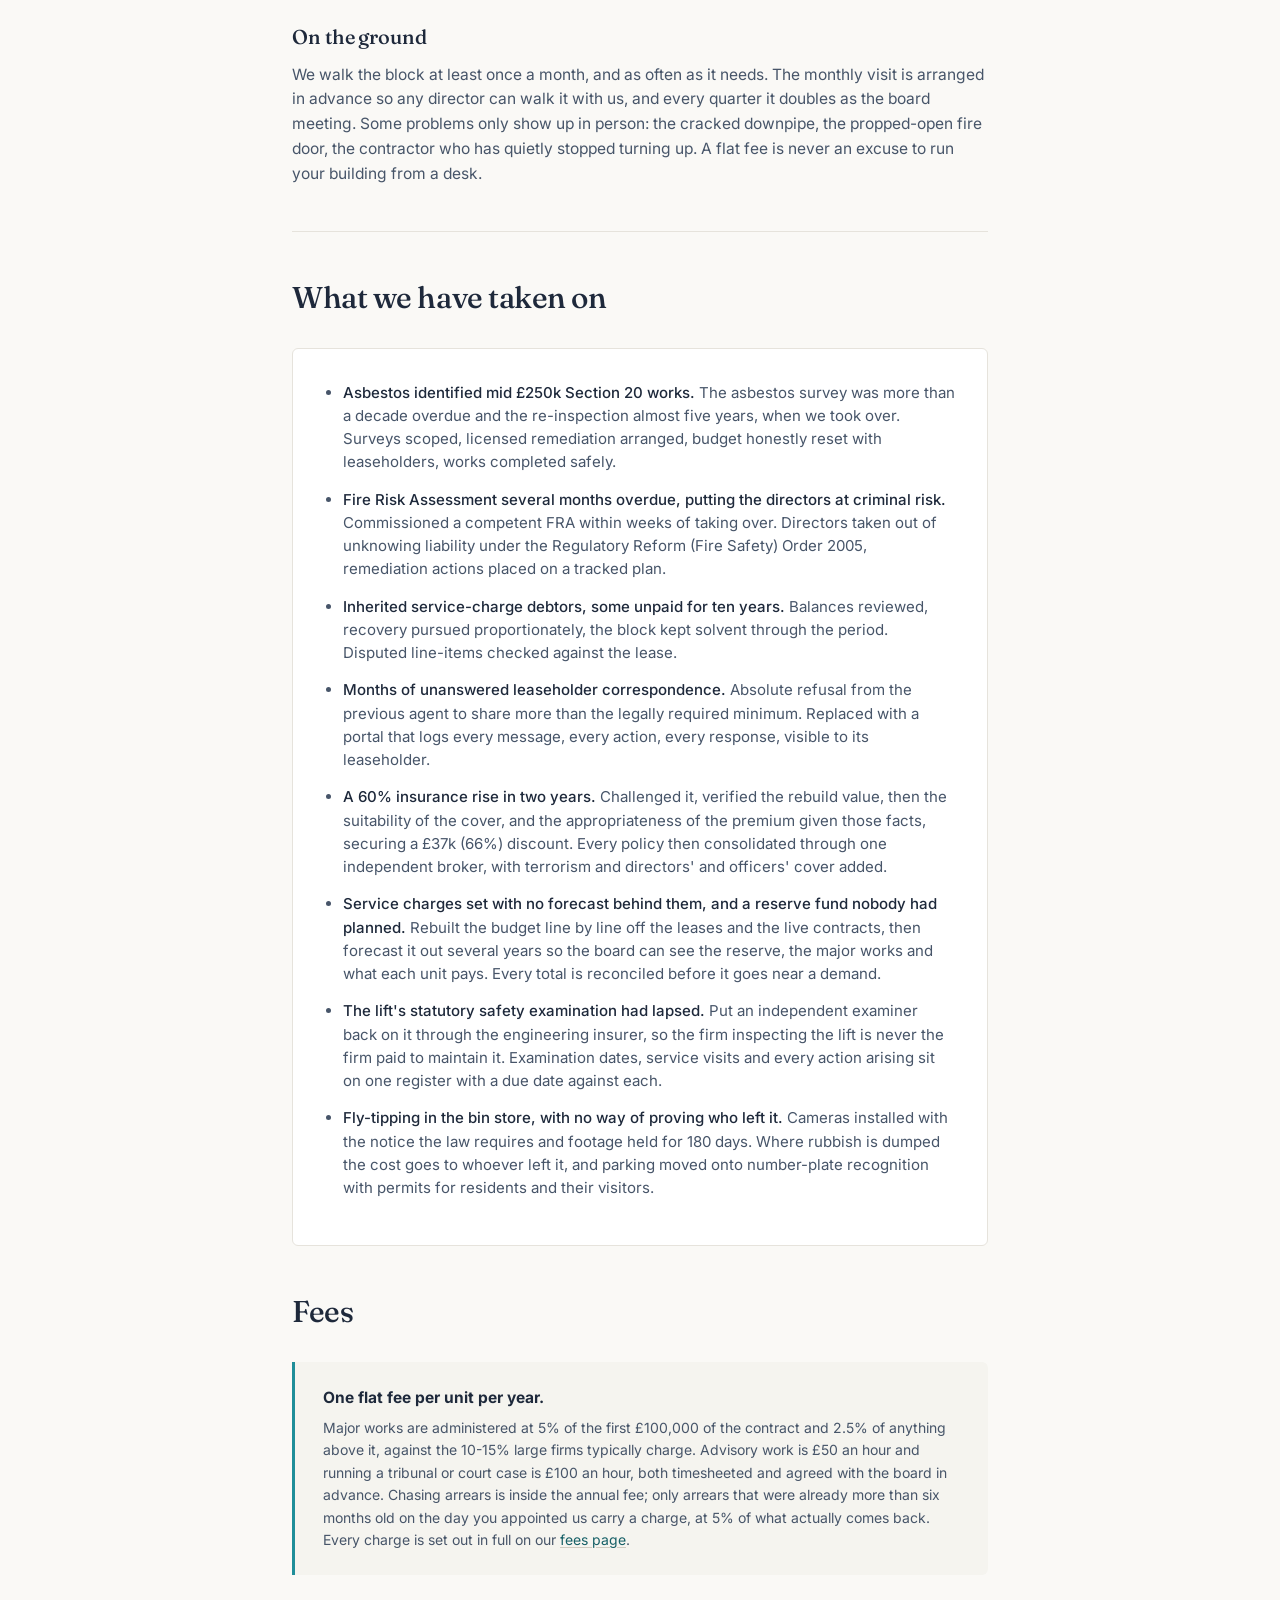
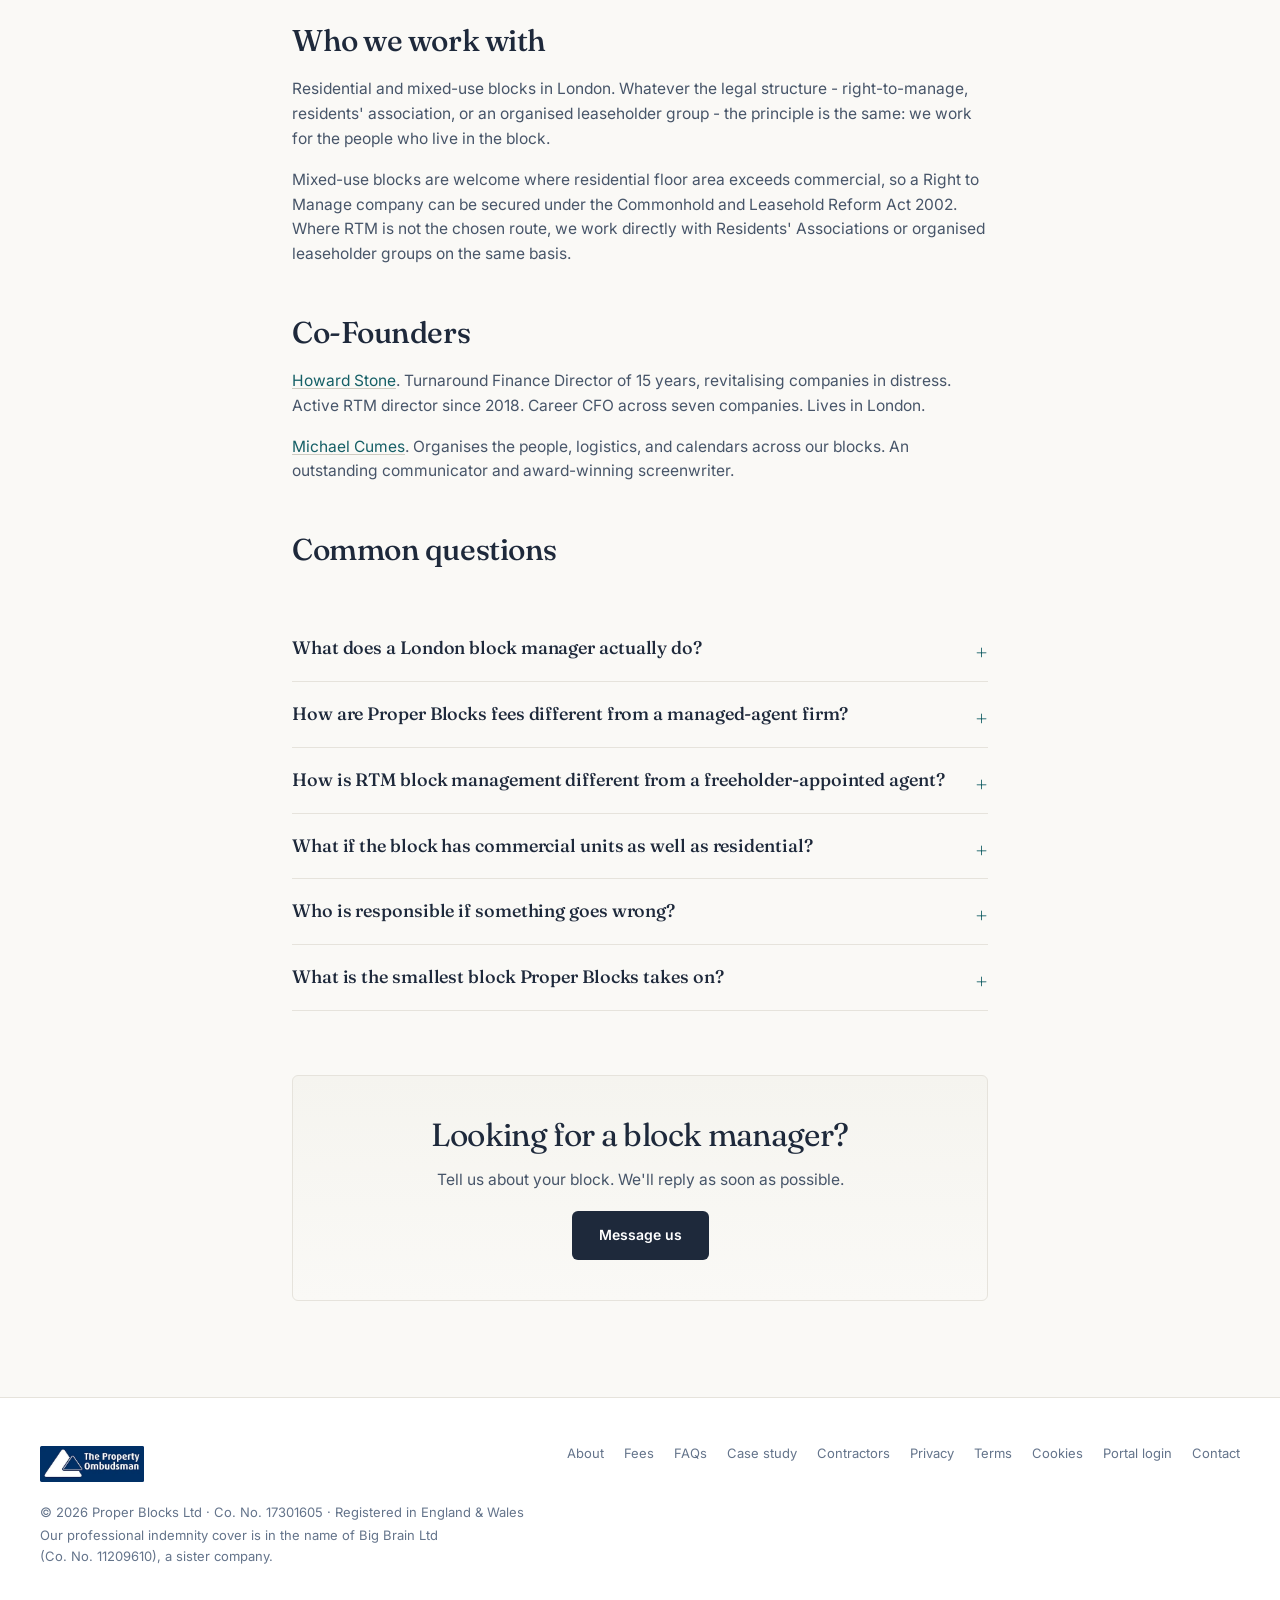
==== commit 7fbf9704: "Rebuild: home page phone fixes and one phone top bar on every page Home: no sideways scroll from 320" ====
--- a/block-manager-london/index.html
+++ b/block-manager-london/index.html
@@ -196,7 +196,7 @@
 nav.head{display:flex;gap:22px;align-items:center;flex-wrap:wrap}
 nav.head a:not(.btn){text-decoration:none;color:#475569;font-size:14px;font-weight:500}
 nav.head a:not(.btn):hover,nav.head a:not(.btn)[aria-current]{color:#155F66}
-nav.head .btn{display:inline-flex;align-items:center;padding:11px 22px;border-radius:6px;font-size:14px;font-weight:600;text-decoration:none;border:1px solid transparent;cursor:pointer}
+nav.head .btn{display:inline-flex;align-items:center;box-sizing:border-box;min-height:44px;padding:11px 22px;border-radius:6px;font-size:14px;font-weight:600;line-height:1.2;text-decoration:none;border:1px solid transparent;cursor:pointer}
 nav.head .btn-ghost{background:transparent;color:#1E293B;border-color:#CFCBC1}
 nav.head .btn-ghost:hover{background:rgba(30,41,59,0.05)}
 nav.head .btn-primary{background:#1E293B;color:#fff}
@@ -213,8 +213,10 @@
 footer .tpo img{display:block;height:36px;width:auto}
 footer .tpo:hover{opacity:0.88}
 footer .tpo:focus-visible{outline:2px solid #155F66;outline-offset:3px}
-@media (max-width:760px){header .inner{padding:14px 18px}nav.head{gap:14px}nav.head a:not(.btn){font-size:13px}nav.head .btn{padding:9px 14px;font-size:13px}footer{padding:32px 18px}}
-@media (max-width:520px){.mark-name{display:none}nav.head .btn-ghost{display:none}}
+nav.head .btn,.mark-name{white-space:nowrap}
+@media (max-width:900px){nav.head{gap:14px}nav.head a:not(.btn){display:none}}
+@media (max-width:760px){header .inner{padding:14px 18px}footer{padding:32px 18px}}
+@media (max-width:520px){header .inner{padding:14px 20px}nav.head a:not(.btn),nav.head .btn-ghost{display:none}nav.head .btn{min-height:44px;padding:11px 16px;font-size:14px}}
 /* /chrome */</style>
 </head>
 <body>
